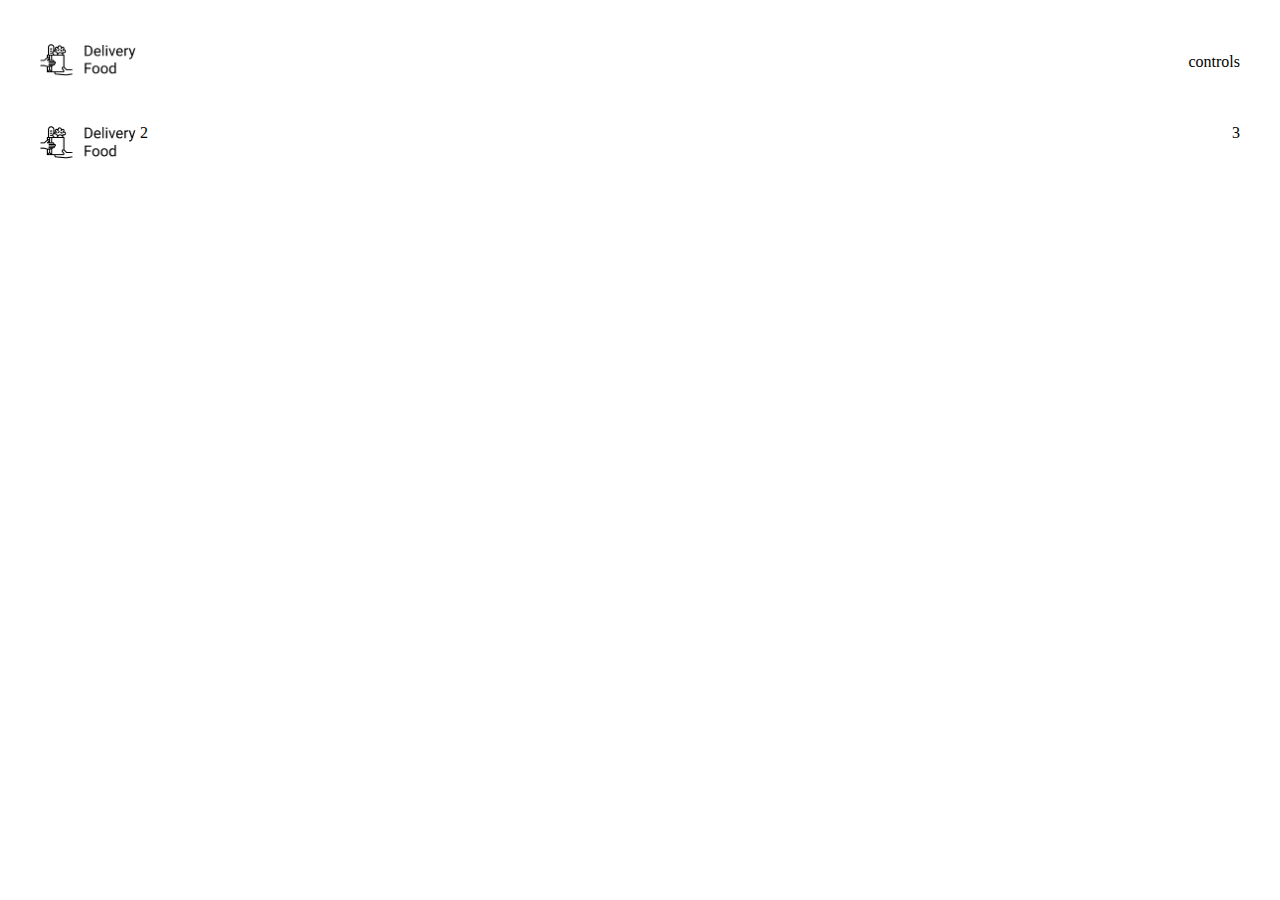
==== index.html @ 32f55371 "created base layout" ====
<!DOCTYPE html>
<html lang="en">

<head>
  <meta charset="UTF-8">
  <meta name="viewport" content="width=device-width, initial-scale=1.0">
  <link rel="stylesheet" href="/style.css">
  <title>Document</title>
</head>

<body>

  <header class="header">
    <div class="container">
      <div class="header-box">
        <div class="header-logo logo">
          <img src="./img/logo.png" alt="logo">
        </div>
        <div class="header-controls">
          controls
        </div>
      </div>
    </div>
  </header>

  <main class="main">
    <div class="container">

    </div>
  </main>

  <footer class="footer">
    <div class="container">
      <div class="footer-box">
        <div class="footer-logo logo">
          <img src="./img/logo.png" alt="logo">
        </div>
        <div class="footer-nav">
          2
        </div>
        <div class="footer-social">
          3
        </div>
      </div>
    </div>
  </footer>

</body>

</html>
---- style.css ----
* {
  box-sizing: border-box;
}

body {
  margin: 0;
  padding: 0;
}

.logo {
  max-width: 100px;
}

.logo img {
  width: 100%;
}

.header {
  height: 124px;
}

.header-box {
  height: 100%;
  display: flex;
  align-items: center;
  justify-content: space-between;
}

.container {
  height: 100%;
  max-width: 1230px;
  margin: 0 auto;
  padding: 0 15px;
}

.footer {
  height: 156px;
}

.footer-box {
  display: flex;
  justify-content: space-between;
}

.footer-nav {
  flex-grow: 1;
}
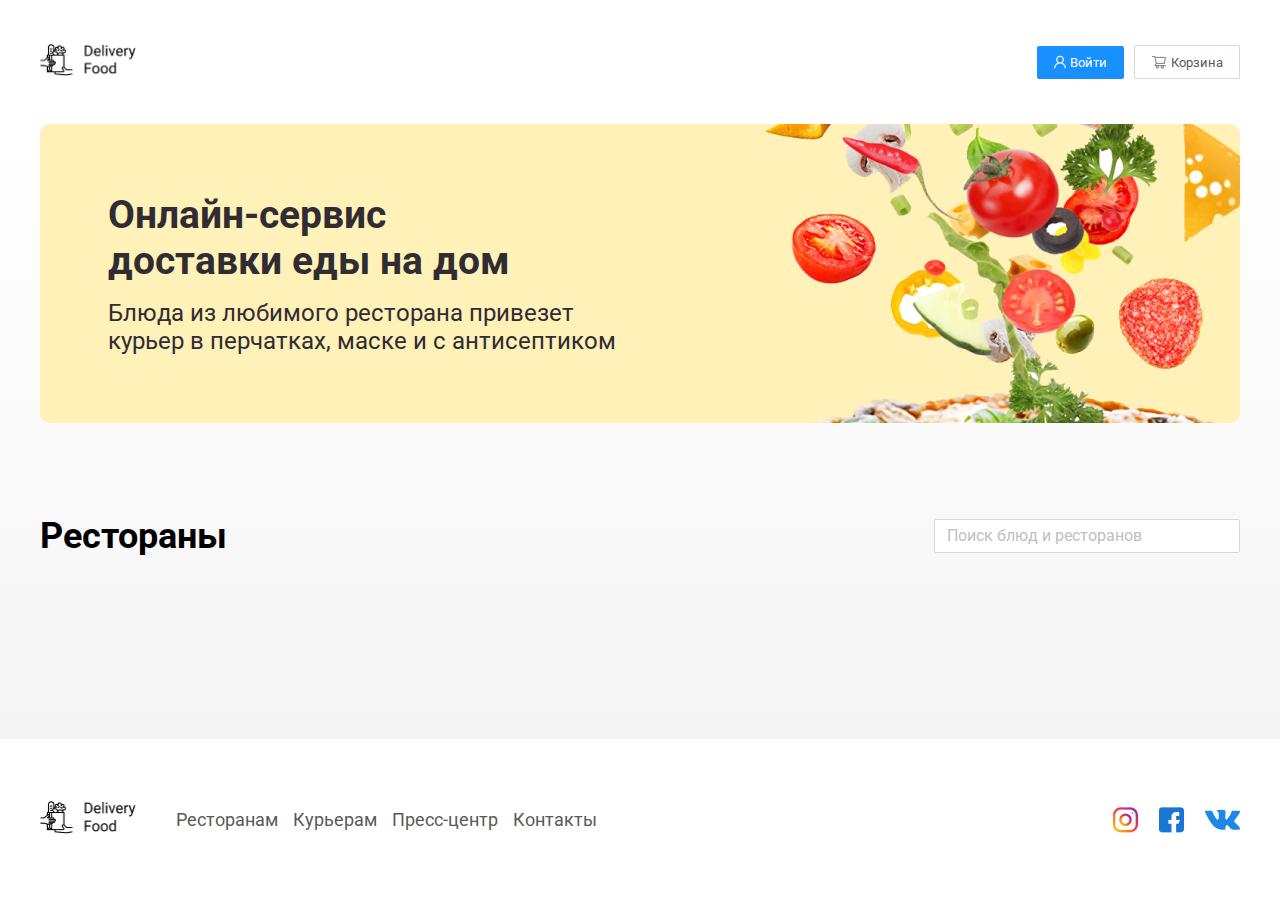
==== commit f7acbe59: "stylized buttons, banner and social" ====
--- a/index.html
+++ b/index.html
@@ -4,47 +4,85 @@
 <head>
   <meta charset="UTF-8">
   <meta name="viewport" content="width=device-width, initial-scale=1.0">
+  <link rel="preconnect" href="https://fonts.googleapis.com">
+  <link rel="preconnect" href="https://fonts.gstatic.com" crossorigin>
+  <link href="https://fonts.googleapis.com/css2?family=Manrope:wght@400;500&family=Roboto:wght@400;700&display=swap"
+    rel="stylesheet">
   <link rel="stylesheet" href="/style.css">
   <title>Document</title>
 </head>
 
 <body>
-
-  <header class="header">
-    <div class="container">
-      <div class="header-box">
-        <div class="header-logo logo">
-          <img src="./img/logo.png" alt="logo">
-        </div>
-        <div class="header-controls">
-          controls
+  <div class="page-wrapper">
+    <header class="header">
+      <div class="container">
+        <div class="header-box">
+          <div class="header-logo logo">
+            <img src="./img/logo.png" alt="logo">
+          </div>
+          <div class="header-controls">
+            <button class="btn btn-primary">
+              <img src="./img/icons/user.png" alt="user">
+              Войти
+            </button>
+            <button class="btn btn-outline">
+              <img src="./img/icons/shopping-cart.png" alt="cart">
+              Корзина
+            </button>
+          </div>
         </div>
       </div>
-    </div>
-  </header>
+    </header>
 
-  <main class="main">
-    <div class="container">
+    <main class="main">
+      <section class="banner">
+        <div class="container">
+          <div class="banner-item">
+            <h2 class="banner-item--title">
+              Онлайн-сервис<br> доставки еды на дом
+            </h2>
+            <p class="banner-item--subtitle">
+              Блюда из любимого ресторана привезет курьер в перчатках, маске и с
+              антисептиком
+            </p>
+          </div>
+        </div>
+      </section>
+      <section class="products">
+        <div class="container">
+          <div class="products-header">
+            <h3 class="products-header--title">
+              Рестораны
+            </h3>
+            <input type="text" class="products-header--search" placeholder="Поиск блюд и ресторанов">
+          </div>
+        </div>
+      </section>
+    </main>
 
-    </div>
-  </main>
-
-  <footer class="footer">
-    <div class="container">
-      <div class="footer-box">
-        <div class="footer-logo logo">
-          <img src="./img/logo.png" alt="logo">
-        </div>
-        <div class="footer-nav">
-          2
-        </div>
-        <div class="footer-social">
-          3
+    <footer class="footer">
+      <div class="container">
+        <div class="footer-box">
+          <div class="footer-logo logo">
+            <img src="./img/logo.png" alt="logo">
+          </div>
+          <div class="footer-nav">
+            <ul>
+              <li>Ресторанам</li>
+              <li>Курьерам</li>
+              <li>Пресс-центр</li>
+              <li>Контакты</li>
+            </ul>
+          </div>
+          <div class="footer-social">
+            <img src="./img/social/instagram.png" alt="Inst">
+            <img src="./img/social/fb.png" alt="FB">
+            <img src="./img/social/vk.png" alt="Vk">
+          </div>
         </div>
       </div>
-    </div>
-  </footer>
-
+    </footer>
+  </div>
 </body>
 
 </html>--- a/style.css
+++ b/style.css
@@ -1,5 +1,9 @@
 * {
   box-sizing: border-box;
+  font-family: Roboto;
+  font-style: normal;
+  line-height: normal;
+  outline: none;
 }
 
 body {
@@ -7,41 +11,193 @@
   padding: 0;
 }
 
-.logo {
-  max-width: 100px;
-}
-
-.logo img {
+main {
+  flex-grow: 1;
+  background: linear-gradient(
+    180deg,
+    rgba(245, 245, 245, 0) 1.04%,
+    #f5f5f5 100%
+  );
+}
+
+.page-wrapper {
+  display: flex;
+  flex-direction: column;
+  min-height: 100vh;
+}
+
+.container {
   width: 100%;
-}
-
-.header {
-  height: 124px;
-}
-
-.header-box {
-  height: 100%;
-  display: flex;
-  align-items: center;
-  justify-content: space-between;
-}
-
-.container {
   height: 100%;
   max-width: 1230px;
   margin: 0 auto;
   padding: 0 15px;
 }
 
+.btn {
+  display: flex;
+  padding: 8px 16px;
+  align-items: center;
+  gap: 4px;
+}
+
+.btn-primary {
+  border-radius: 2px;
+  background: #1890ff;
+  border: 1px solid #1890ff;
+  color: #fff;
+}
+
+.btn-outline {
+  border-radius: 2px;
+  border: 1px solid #d9d9d9;
+  background: #fff;
+  box-shadow: 0px 0px 2px 0px rgba(0, 0, 0, 0);
+  color: #595959;
+}
+
+.logo {
+  max-width: 100px;
+}
+
+.logo img {
+  width: 100%;
+}
+
+.header {
+  display: flex;
+  align-items: center;
+  min-height: 124px;
+}
+
+.header-box {
+  height: 100%;
+  display: flex;
+  align-items: center;
+  justify-content: space-between;
+}
+
+.header-controls {
+  display: flex;
+  align-items: center;
+  justify-content: flex-end;
+  gap: 10px;
+}
+
 .footer {
-  height: 156px;
+  display: flex;
+  align-items: center;
+  min-height: 156px;
+  padding: 60px 0;
 }
 
 .footer-box {
-  display: flex;
+  height: 100%;
+  display: flex;
+  align-items: center;
   justify-content: space-between;
+  gap: 36px;
+  flex-wrap: wrap;
 }
 
 .footer-nav {
   flex-grow: 1;
 }
+
+.footer-nav ul {
+  display: flex;
+  align-items: center;
+  list-style: none;
+  padding: 0;
+  margin: 0;
+  gap: 15px;
+  flex-wrap: wrap;
+}
+
+.footer-nav ul li {
+  color: #595959;
+  font-size: 18px;
+  font-weight: 400;
+}
+
+.footer-social {
+  display: flex;
+  align-items: center;
+  justify-content: flex-end;
+  gap: 20px;
+}
+
+.banner {
+  margin-bottom: 56px;
+}
+
+.banner-item {
+  background-image: url(./img/banners/banner.jpg);
+  background-repeat: no-repeat;
+  background-size: cover;
+  background-position: center right;
+  padding: 68px;
+  border-radius: 10px;
+}
+
+.banner-item--title {
+  color: #302c34;
+  font-size: 39px;
+  font-weight: 700;
+  max-width: 50%;
+  margin-top: 0;
+  margin-bottom: 15px;
+}
+
+.banner-item--subtitle {
+  color: #302c34;
+  font-size: 24px;
+  font-weight: 400;
+  max-width: 50%;
+  margin: 0;
+}
+
+/* .products {
+} */
+
+.products-header {
+  display: flex;
+  align-items: center;
+  justify-content: space-between;
+}
+
+.products-header--title {
+  color: #000;
+  font-size: 36px;
+  font-weight: 700;
+}
+
+.products-header--search {
+  min-width: 306px;
+  height: 34px;
+  flex-shrink: 0;
+  border-radius: 2px;
+  border: 1px solid #d9d9d9;
+  background: #fff;
+  padding: 5px 12px;
+}
+
+.products-header--search:focus {
+  border: 1px solid #d9d9d9;
+}
+
+.products-header--search::placeholder {
+  color: #bfbfbf;
+  font-size: 16px;
+  font-weight: 400;
+  line-height: 24px;
+}
+
+@media (max-width: 991px) {
+  .banner-item--title {
+    width: 100%;
+  }
+  .banner-item--subtitle {
+    width: 100%;
+  }
+}
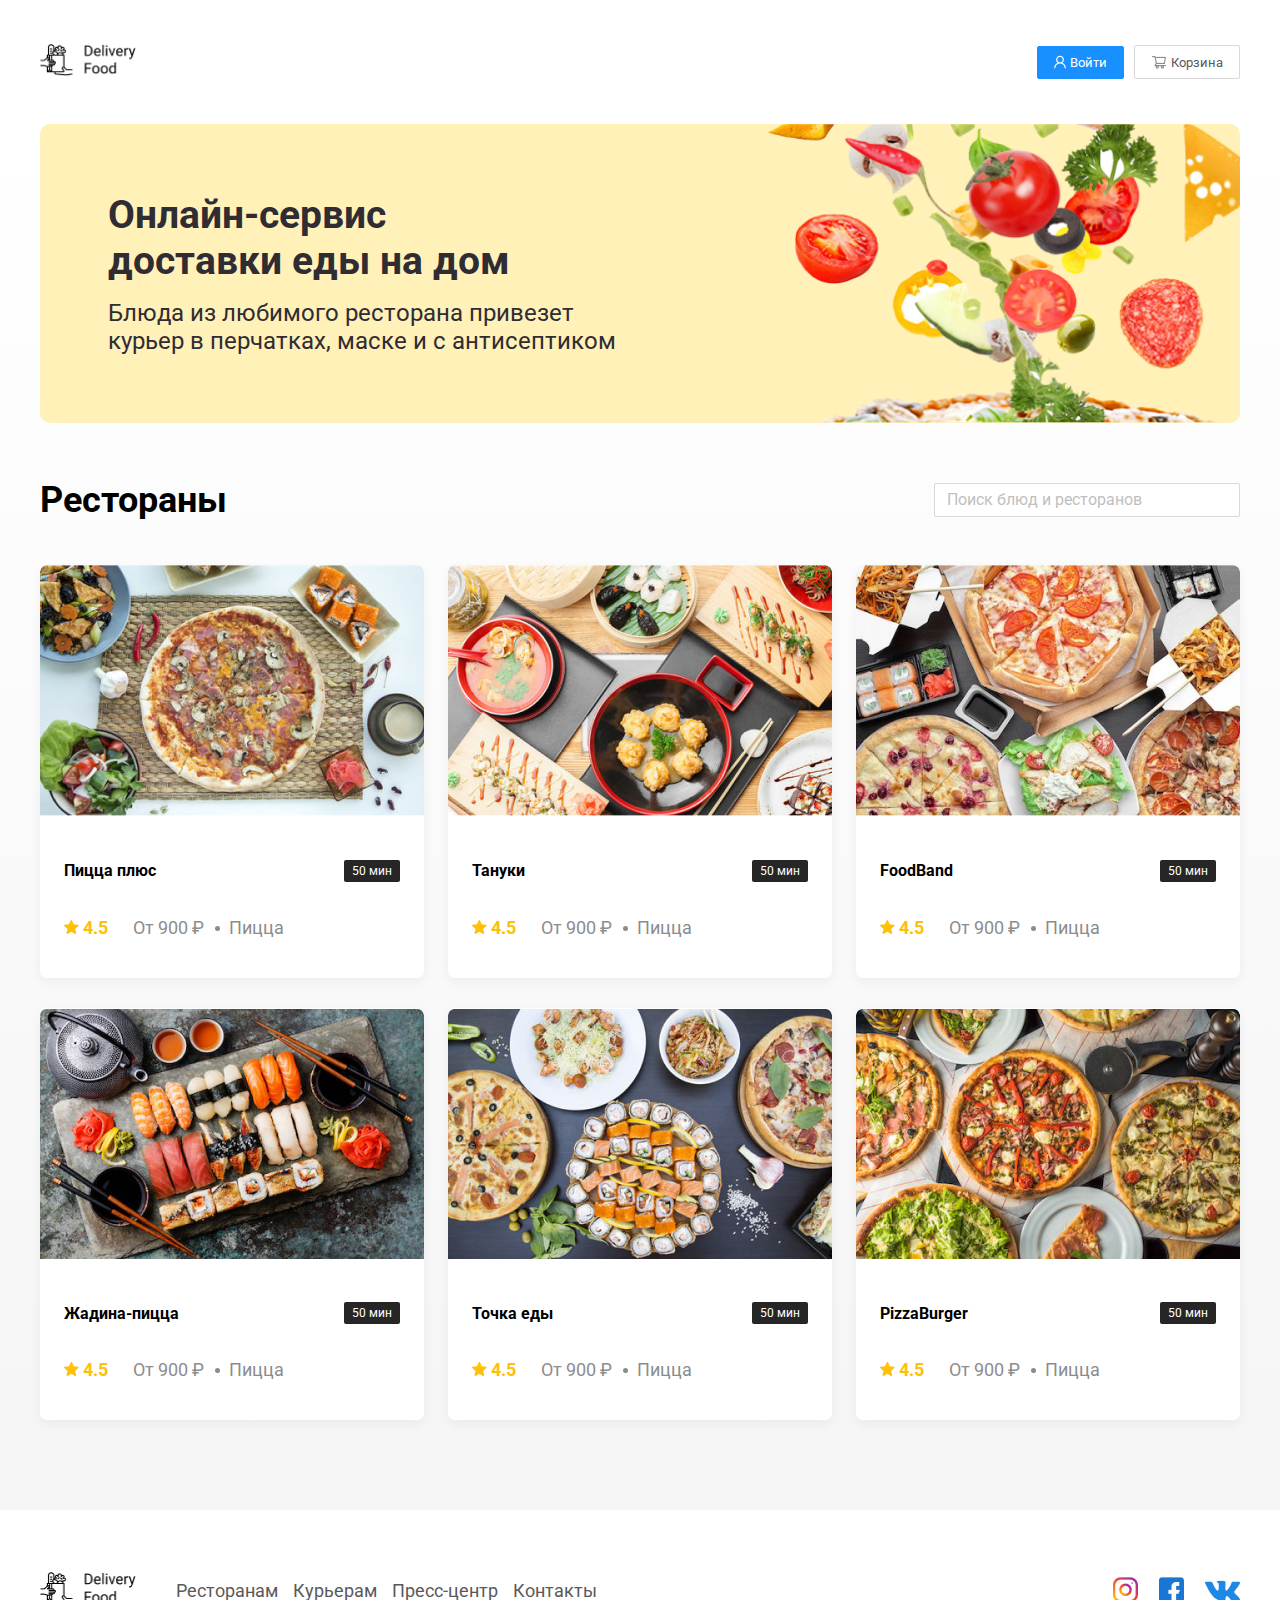
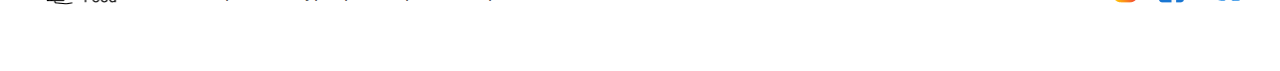
==== commit 3f38c24f: "created first page cards" ====
--- a/index.html
+++ b/index.html
@@ -8,7 +8,7 @@
   <link rel="preconnect" href="https://fonts.gstatic.com" crossorigin>
   <link href="https://fonts.googleapis.com/css2?family=Manrope:wght@400;500&family=Roboto:wght@400;700&display=swap"
     rel="stylesheet">
-  <link rel="stylesheet" href="/style.css">
+  <link rel="stylesheet" href="./style.css">
   <title>Document</title>
 </head>
 
@@ -56,6 +56,168 @@
             </h3>
             <input type="text" class="products-header--search" placeholder="Поиск блюд и ресторанов">
           </div>
+          <div class="products-wrapper">
+            <div class="products-card">
+              <div class="products-card__image">
+                <img src="./img/rests/rest-1.jpg" alt="rest-1">
+              </div>
+              <div class="products-card__description">
+                <div class="products-card__description-row">
+                  <h4 class="products-card__description--title">Пицца плюс</h4>
+                  <div class="products-card__description--badge">50 мин</div>
+                </div>
+                <div class="products-card__description-row">
+                  <div class="products-card__description-info">
+                    <div class="products-card__description-info--raiting">
+                      <img src="./img/icons/star.svg" alt="star">
+                      4.5
+                    </div>
+                    <div class="products-card__description-info--price">
+                      От 900 ₽
+                    </div>
+                    <div class="products-card__description-info--group">
+                      Пицца
+                    </div>
+                  </div>
+                </div>
+              </div>
+            </div>
+            <div class="products-card">
+              <div class="products-card__image">
+                <img src="./img/rests/rest-2.jpg" alt="rest-2">
+              </div>
+              <div class="pruducts-card__description">
+                <div class="products-card__description">
+                  <div class="products-card__description-row">
+                    <h4 class="products-card__description--title">Тануки</h4>
+                    <div class="products-card__description--badge">50 мин</div>
+                  </div>
+                  <div class="products-card__description-row">
+                    <div class="products-card__description-info">
+                      <div class="products-card__description-info--raiting">
+                        <img src="./img/icons/star.svg" alt="star">
+                        4.5
+                      </div>
+                      <div class="products-card__description-info--price">
+                        От 900 ₽
+                      </div>
+                      <div class="products-card__description-info--group">
+                        Пицца
+                      </div>
+                    </div>
+                  </div>
+                </div>
+              </div>
+            </div>
+            <div class="products-card">
+              <div class="products-card__image">
+                <img src="./img/rests/rest-3.jpg" alt="rest-3">
+              </div>
+              <div class="pruducts-card__description">
+                <div class="products-card__description">
+                  <div class="products-card__description-row">
+                    <h4 class="products-card__description--title">FoodBand</h4>
+                    <div class="products-card__description--badge">50 мин</div>
+                  </div>
+                  <div class="products-card__description-row">
+                    <div class="products-card__description-info">
+                      <div class="products-card__description-info--raiting">
+                        <img src="./img/icons/star.svg" alt="star">
+                        4.5
+                      </div>
+                      <div class="products-card__description-info--price">
+                        От 900 ₽
+                      </div>
+                      <div class="products-card__description-info--group">
+                        Пицца
+                      </div>
+                    </div>
+                  </div>
+                </div>
+              </div>
+            </div>
+            <div class="products-card">
+              <div class="products-card__image">
+                <img src="./img/rests/rest-4.jpg" alt="rest-4">
+              </div>
+              <div class="pruducts-card__description">
+                <div class="products-card__description">
+                  <div class="products-card__description-row">
+                    <h4 class="products-card__description--title">Жадина-пицца</h4>
+                    <div class="products-card__description--badge">50 мин</div>
+                  </div>
+                  <div class="products-card__description-row">
+                    <div class="products-card__description-info">
+                      <div class="products-card__description-info--raiting">
+                        <img src="./img/icons/star.svg" alt="star">
+                        4.5
+                      </div>
+                      <div class="products-card__description-info--price">
+                        От 900 ₽
+                      </div>
+                      <div class="products-card__description-info--group">
+                        Пицца
+                      </div>
+                    </div>
+                  </div>
+                </div>
+              </div>
+            </div>
+            <div class="products-card">
+              <div class="products-card__image">
+                <img src="./img/rests/rest-5.jpg" alt="rest-5">
+              </div>
+              <div class="pruducts-card__description">
+                <div class="products-card__description">
+                  <div class="products-card__description-row">
+                    <h4 class="products-card__description--title">Точка еды</h4>
+                    <div class="products-card__description--badge">50 мин</div>
+                  </div>
+                  <div class="products-card__description-row">
+                    <div class="products-card__description-info">
+                      <div class="products-card__description-info--raiting">
+                        <img src="./img/icons/star.svg" alt="star">
+                        4.5
+                      </div>
+                      <div class="products-card__description-info--price">
+                        От 900 ₽
+                      </div>
+                      <div class="products-card__description-info--group">
+                        Пицца
+                      </div>
+                    </div>
+                  </div>
+                </div>
+              </div>
+            </div>
+            <div class="products-card">
+              <div class="products-card__image">
+                <img src="./img/rests/rest-6.jpg" alt="rest-6">
+              </div>
+              <div class="pruducts-card__description">
+                <div class="products-card__description">
+                  <div class="products-card__description-row">
+                    <h4 class="products-card__description--title">PizzaBurger</h4>
+                    <div class="products-card__description--badge">50 мин</div>
+                  </div>
+                  <div class="products-card__description-row">
+                    <div class="products-card__description-info">
+                      <div class="products-card__description-info--raiting">
+                        <img src="./img/icons/star.svg" alt="star">
+                        4.5
+                      </div>
+                      <div class="products-card__description-info--price">
+                        От 900 ₽
+                      </div>
+                      <div class="products-card__description-info--group">
+                        Пицца
+                      </div>
+                    </div>
+                  </div>
+                </div>
+              </div>
+            </div>
+          </div>
         </div>
       </section>
     </main>
--- a/style.css
+++ b/style.css
@@ -132,12 +132,13 @@
 }
 
 .banner-item {
-  background-image: url(./img/banners/banner.jpg);
+  background-image: url(./img/banners/banner.png);
   background-repeat: no-repeat;
-  background-size: cover;
+  background-size: contain;
   background-position: center right;
   padding: 68px;
   border-radius: 10px;
+  background-color: #fff1b8;
 }
 
 .banner-item--title {
@@ -164,12 +165,15 @@
   display: flex;
   align-items: center;
   justify-content: space-between;
+  flex-wrap: wrap;
+  gap: 24px;
 }
 
 .products-header--title {
   color: #000;
   font-size: 36px;
   font-weight: 700;
+  margin: 0;
 }
 
 .products-header--search {
@@ -193,11 +197,125 @@
   line-height: 24px;
 }
 
+.products-wrapper {
+  margin-top: 44px;
+  margin-bottom: 90px;
+  display: flex;
+  flex-wrap: wrap;
+  row-gap: 30px;
+  column-gap: 24px;
+}
+
+.products-card {
+  width: calc((100% - 48px) / 3);
+  border-radius: 7px;
+  background: #fff;
+  box-shadow: 0px 4px 12px 0px rgba(0, 0, 0, 0.05);
+  overflow: hidden;
+}
+
+.products-card__image {
+  width: 100%;
+}
+
+.products-card__image img {
+  width: 100%;
+}
+
+.products-card__description {
+  padding: 20px 24px 34px 24px;
+}
+
+.products-card__description-row {
+  display: flex;
+  align-items: center;
+  justify-content: space-between;
+}
+
+.products-card__description-row:not(:last-child) {
+  margin-bottom: 10px;
+}
+
+.products-card__description-title {
+  color: #000;
+  font-size: 24px;
+  font-weight: 700;
+  line-height: 32px;
+  margin: 0;
+}
+
+.products-card__description--badge {
+  color: #fff;
+  font-size: 12px;
+  font-weight: 400;
+  line-height: 20px;
+  border-radius: 2px;
+  background: #262626;
+  padding: 1px 8px;
+}
+
+.products-card__description-info {
+  display: flex;
+  align-items: center;
+  justify-content: flex-end;
+  flex-wrap: wrap;
+  row-gap: 25px;
+  column-gap: 25px;
+}
+
+.products-card__description-info--raiting {
+  color: #ffc107;
+  font-size: 18px;
+  font-weight: 700;
+  line-height: 32px;
+}
+
+.products-card__description-info--price {
+  color: #8c8c8c;
+  font-size: 18px;
+  font-weight: 400;
+  line-height: 32px;
+}
+
+.products-card__description-info--group {
+  color: #8c8c8c;
+  font-size: 18px;
+  font-weight: 400;
+  line-height: 32px;
+  position: relative;
+}
+
+.products-card__description-info--group::before {
+  content: "";
+  display: block;
+  width: 5px;
+  height: 5px;
+  border-radius: 50%;
+  background-color: #8c8c8c;
+  position: absolute;
+  left: -14px;
+  top: 14px;
+}
+
 @media (max-width: 991px) {
+  .banner-item {
+    background-image: none;
+  }
+  
   .banner-item--title {
     width: 100%;
   }
+
   .banner-item--subtitle {
     width: 100%;
   }
-}
+
+  .products-card {
+    width: calc((100% - 24px) / 2);
+  }
+}
+@media (max-width: 768px) {
+  .products-card {
+    width: 100%;
+  }
+}
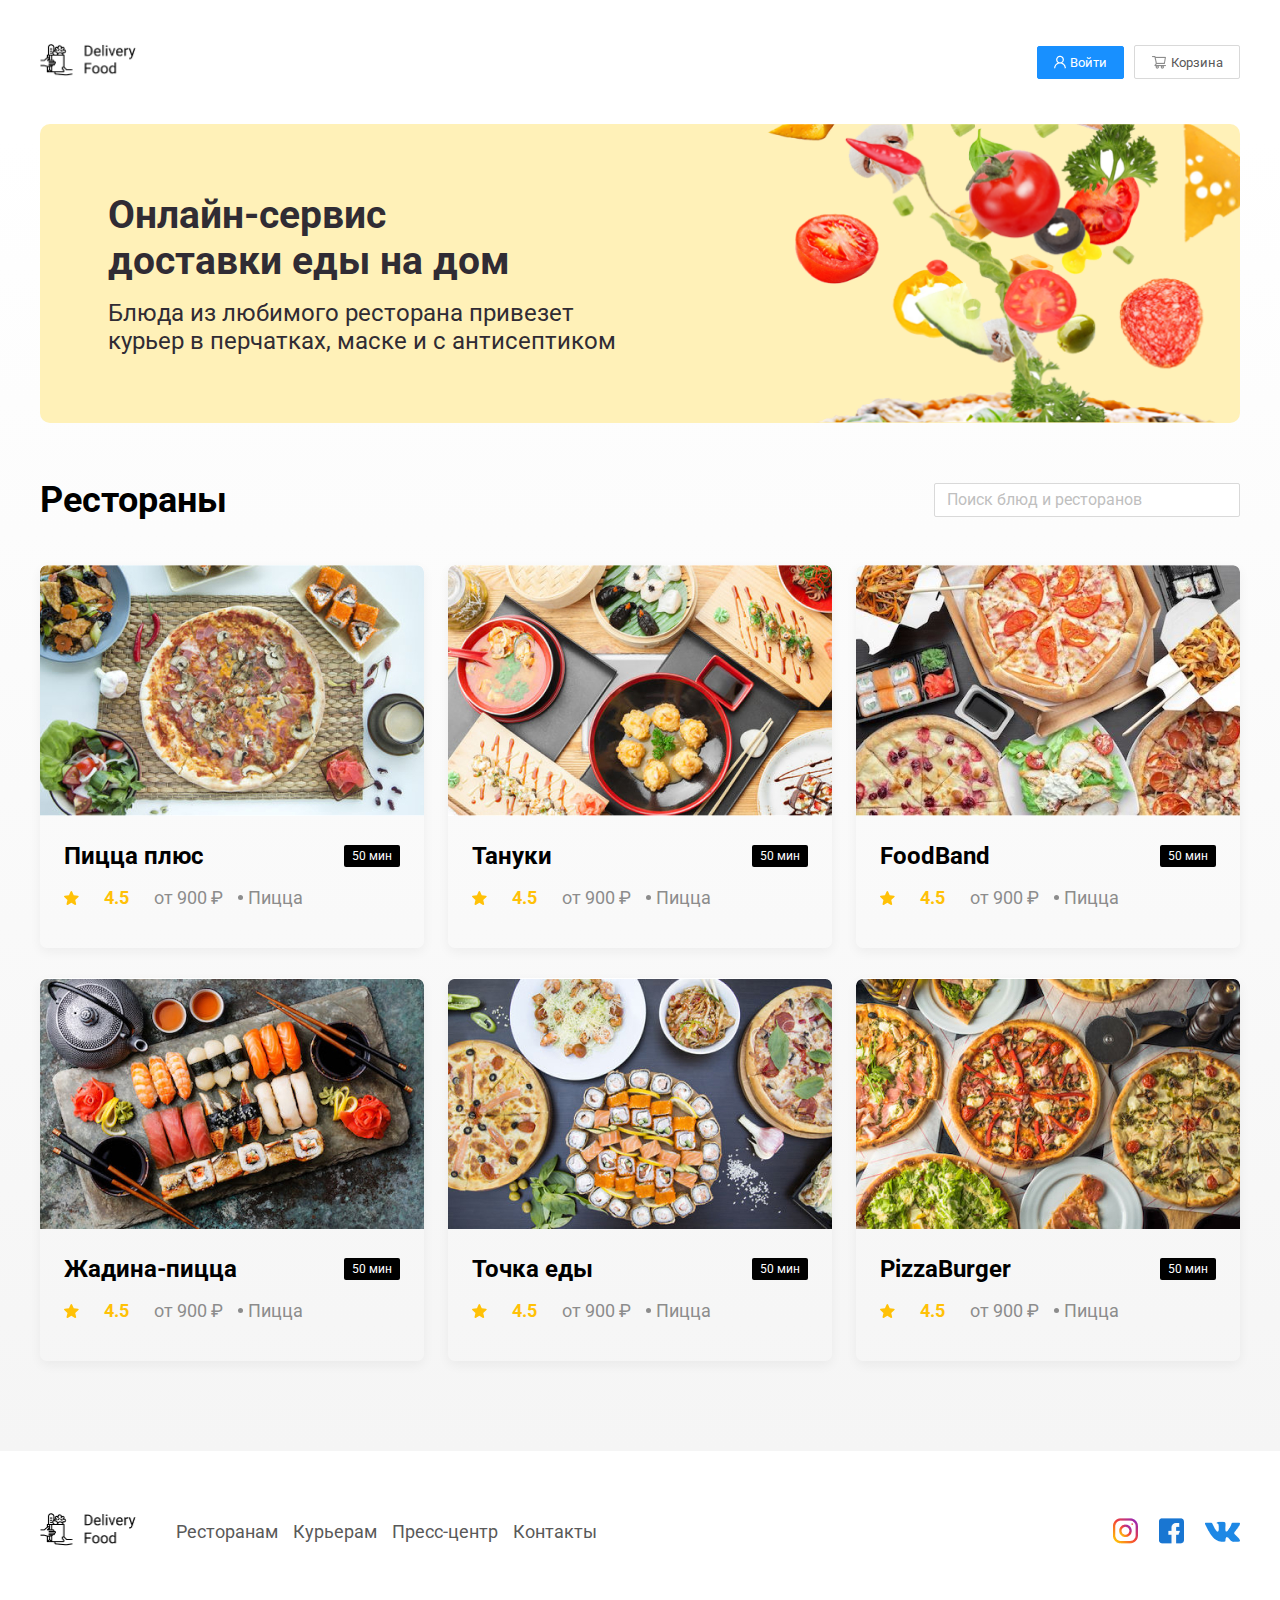
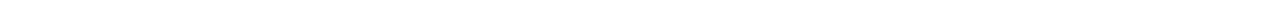
==== commit a7e0ac80: "created modal window" ====
--- a/index.html
+++ b/index.html
@@ -8,7 +8,7 @@
   <link rel="preconnect" href="https://fonts.gstatic.com" crossorigin>
   <link href="https://fonts.googleapis.com/css2?family=Manrope:wght@400;500&family=Roboto:wght@400;700&display=swap"
     rel="stylesheet">
-  <link rel="stylesheet" href="./style.css">
+  <link rel="stylesheet" href="/style.css">
   <title>Document</title>
 </head>
 
@@ -17,9 +17,9 @@
     <header class="header">
       <div class="container">
         <div class="header-box">
-          <div class="header-logo logo">
+          <a href="./index.html" class="header-logo logo">
             <img src="./img/logo.png" alt="logo">
-          </div>
+          </a>
           <div class="header-controls">
             <button class="btn btn-primary">
               <img src="./img/icons/user.png" alt="user">
@@ -38,10 +38,10 @@
       <section class="banner">
         <div class="container">
           <div class="banner-item">
-            <h2 class="banner-item--title">
+            <h2 class="banner-item__title">
               Онлайн-сервис<br> доставки еды на дом
             </h2>
-            <p class="banner-item--subtitle">
+            <p class="banner-item__subtitle">
               Блюда из любимого ресторана привезет курьер в перчатках, маске и с
               антисептиком
             </p>
@@ -51,183 +51,252 @@
       <section class="products">
         <div class="container">
           <div class="products-header">
-            <h3 class="products-header--title">
+            <h3 class="products-header__title">
               Рестораны
             </h3>
-            <input type="text" class="products-header--search" placeholder="Поиск блюд и ресторанов">
-          </div>
-          <div class="products-wrapper">
-            <div class="products-card">
-              <div class="products-card__image">
-                <img src="./img/rests/rest-1.jpg" alt="rest-1">
-              </div>
-              <div class="products-card__description">
-                <div class="products-card__description-row">
-                  <h4 class="products-card__description--title">Пицца плюс</h4>
-                  <div class="products-card__description--badge">50 мин</div>
-                </div>
-                <div class="products-card__description-row">
-                  <div class="products-card__description-info">
-                    <div class="products-card__description-info--raiting">
-                      <img src="./img/icons/star.svg" alt="star">
-                      4.5
-                    </div>
-                    <div class="products-card__description-info--price">
-                      От 900 ₽
-                    </div>
-                    <div class="products-card__description-info--group">
-                      Пицца
-                    </div>
-                  </div>
-                </div>
-              </div>
-            </div>
-            <div class="products-card">
-              <div class="products-card__image">
-                <img src="./img/rests/rest-2.jpg" alt="rest-2">
-              </div>
-              <div class="pruducts-card__description">
-                <div class="products-card__description">
-                  <div class="products-card__description-row">
-                    <h4 class="products-card__description--title">Тануки</h4>
-                    <div class="products-card__description--badge">50 мин</div>
-                  </div>
-                  <div class="products-card__description-row">
-                    <div class="products-card__description-info">
-                      <div class="products-card__description-info--raiting">
-                        <img src="./img/icons/star.svg" alt="star">
-                        4.5
-                      </div>
-                      <div class="products-card__description-info--price">
-                        От 900 ₽
-                      </div>
-                      <div class="products-card__description-info--group">
-                        Пицца
-                      </div>
-                    </div>
-                  </div>
-                </div>
-              </div>
-            </div>
-            <div class="products-card">
-              <div class="products-card__image">
-                <img src="./img/rests/rest-3.jpg" alt="rest-3">
-              </div>
-              <div class="pruducts-card__description">
-                <div class="products-card__description">
-                  <div class="products-card__description-row">
-                    <h4 class="products-card__description--title">FoodBand</h4>
-                    <div class="products-card__description--badge">50 мин</div>
-                  </div>
-                  <div class="products-card__description-row">
-                    <div class="products-card__description-info">
-                      <div class="products-card__description-info--raiting">
-                        <img src="./img/icons/star.svg" alt="star">
-                        4.5
-                      </div>
-                      <div class="products-card__description-info--price">
-                        От 900 ₽
-                      </div>
-                      <div class="products-card__description-info--group">
-                        Пицца
-                      </div>
-                    </div>
-                  </div>
-                </div>
-              </div>
-            </div>
-            <div class="products-card">
-              <div class="products-card__image">
-                <img src="./img/rests/rest-4.jpg" alt="rest-4">
-              </div>
-              <div class="pruducts-card__description">
-                <div class="products-card__description">
-                  <div class="products-card__description-row">
-                    <h4 class="products-card__description--title">Жадина-пицца</h4>
-                    <div class="products-card__description--badge">50 мин</div>
-                  </div>
-                  <div class="products-card__description-row">
-                    <div class="products-card__description-info">
-                      <div class="products-card__description-info--raiting">
-                        <img src="./img/icons/star.svg" alt="star">
-                        4.5
-                      </div>
-                      <div class="products-card__description-info--price">
-                        От 900 ₽
-                      </div>
-                      <div class="products-card__description-info--group">
-                        Пицца
-                      </div>
-                    </div>
-                  </div>
-                </div>
-              </div>
-            </div>
-            <div class="products-card">
-              <div class="products-card__image">
-                <img src="./img/rests/rest-5.jpg" alt="rest-5">
-              </div>
-              <div class="pruducts-card__description">
-                <div class="products-card__description">
-                  <div class="products-card__description-row">
-                    <h4 class="products-card__description--title">Точка еды</h4>
-                    <div class="products-card__description--badge">50 мин</div>
-                  </div>
-                  <div class="products-card__description-row">
-                    <div class="products-card__description-info">
-                      <div class="products-card__description-info--raiting">
-                        <img src="./img/icons/star.svg" alt="star">
-                        4.5
-                      </div>
-                      <div class="products-card__description-info--price">
-                        От 900 ₽
-                      </div>
-                      <div class="products-card__description-info--group">
-                        Пицца
-                      </div>
-                    </div>
-                  </div>
-                </div>
-              </div>
-            </div>
-            <div class="products-card">
-              <div class="products-card__image">
-                <img src="./img/rests/rest-6.jpg" alt="rest-6">
-              </div>
-              <div class="pruducts-card__description">
-                <div class="products-card__description">
-                  <div class="products-card__description-row">
-                    <h4 class="products-card__description--title">PizzaBurger</h4>
-                    <div class="products-card__description--badge">50 мин</div>
-                  </div>
-                  <div class="products-card__description-row">
-                    <div class="products-card__description-info">
-                      <div class="products-card__description-info--raiting">
-                        <img src="./img/icons/star.svg" alt="star">
-                        4.5
-                      </div>
-                      <div class="products-card__description-info--price">
-                        От 900 ₽
-                      </div>
-                      <div class="products-card__description-info--group">
-                        Пицца
-                      </div>
-                    </div>
-                  </div>
-                </div>
-              </div>
-            </div>
+            <input type="text" class="products-header__search" placeholder="Поиск блюд и ресторанов">
+          </div>
+          <div class="product-wrapper">
+            <a href="./goods.html" class="product-card">
+              <div class="product-card__image">
+                <img src="./img/rests/pizza-plus.jpg" alt="pizza-plus">
+              </div>
+              <div class="product-card__description">
+                <div class="product-card__description-row">
+                  <h4 class="product-card__title">
+                    Пицца плюс
+                  </h4>
+                  <div class="product-card__badge">50 мин</div>
+                </div>
+                <div class="product-card__description-row">
+                  <div class="product-card__description-info">
+                    <div class="product-card__description-info product-card__description-info_raiting">
+                      <img src="./img/icons/star.svg" alt="star">
+                      4.5
+                    </div>
+                    <div class="product-card__description-info product-card__description-info_price">
+                      от 900 ₽
+                    </div>
+                    <div class="product-card__description-info product-card__description-info_group">
+                      Пицца
+                    </div>
+                  </div>
+                </div>
+              </div>
+            </a>
+            <a href="./goods.html" class="product-card">
+              <div class="product-card__image">
+                <img src="./img/rests/pizza-tanuki.jpg" alt="pizza-plus">
+              </div>
+              <div class="product-card__description">
+                <div class="product-card__description-row">
+                  <h4 class="product-card__title">
+                    Тануки
+                  </h4>
+                  <div class="product-card__badge">50 мин</div>
+                </div>
+                <div class="product-card__description-row">
+                  <div class="product-card__description-info">
+                    <div class="product-card__description-info product-card__description-info_raiting">
+                      <img src="./img/icons/star.svg" alt="star">
+                      4.5
+                    </div>
+                    <div class="product-card__description-info product-card__description-info_price">
+                      от 900 ₽
+                    </div>
+                    <div class="product-card__description-info product-card__description-info_group">
+                      Пицца
+                    </div>
+                  </div>
+                </div>
+              </div>
+            </a>
+            <a href="./goods.html" class="product-card">
+              <div class="product-card__image">
+                <img src="./img/rests/pizza-foodband.jpg" alt="pizza-plus">
+              </div>
+              <div class="product-card__description">
+                <div class="product-card__description-row">
+                  <h4 class="product-card__title">
+                    FoodBand
+                  </h4>
+                  <div class="product-card__badge">50 мин</div>
+                </div>
+                <div class="product-card__description-row">
+                  <div class="product-card__description-info">
+                    <div class="product-card__description-info product-card__description-info_raiting">
+                      <img src="./img/icons/star.svg" alt="star">
+                      4.5
+                    </div>
+                    <div class="product-card__description-info product-card__description-info_price">
+                      от 900 ₽
+                    </div>
+                    <div class="product-card__description-info product-card__description-info_group">
+                      Пицца
+                    </div>
+                  </div>
+                </div>
+              </div>
+            </a>
+            <a href="./goods.html" class="product-card">
+              <div class="product-card__image">
+                <img src="./img/rests/pizza-jadina.jpg" alt="pizza-plus">
+              </div>
+              <div class="product-card__description">
+                <div class="product-card__description-row">
+                  <h4 class="product-card__title">
+                    Жадина-пицца
+                  </h4>
+                  <div class="product-card__badge">50 мин</div>
+                </div>
+                <div class="product-card__description-row">
+                  <div class="product-card__description-info">
+                    <div class="product-card__description-info product-card__description-info_raiting">
+                      <img src="./img/icons/star.svg" alt="star">
+                      4.5
+                    </div>
+                    <div class="product-card__description-info product-card__description-info_price">
+                      от 900 ₽
+                    </div>
+                    <div class="product-card__description-info product-card__description-info_group">
+                      Пицца
+                    </div>
+                  </div>
+                </div>
+              </div>
+            </a>
+            <a href="./goods.html" class="product-card">
+              <div class="product-card__image">
+                <img src="./img/rests/pizza-dot.jpg" alt="pizza-plus">
+              </div>
+              <div class="product-card__description">
+                <div class="product-card__description-row">
+                  <h4 class="product-card__title">
+                    Точка еды
+                  </h4>
+                  <div class="product-card__badge">50 мин</div>
+                </div>
+                <div class="product-card__description-row">
+                  <div class="product-card__description-info">
+                    <div class="product-card__description-info product-card__description-info_raiting">
+                      <img src="./img/icons/star.svg" alt="star">
+                      4.5
+                    </div>
+                    <div class="product-card__description-info product-card__description-info_price">
+                      от 900 ₽
+                    </div>
+                    <div class="product-card__description-info product-card__description-info_group">
+                      Пицца
+                    </div>
+                  </div>
+                </div>
+              </div>
+            </a>
+            <a href="./goods.html" class="product-card">
+              <div class="product-card__image">
+                <img src="./img/rests/pizza-burger.jpg" alt="pizza-plus">
+              </div>
+              <div class="product-card__description">
+                <div class="product-card__description-row">
+                  <h4 class="product-card__title">
+                    PizzaBurger
+                  </h4>
+                  <div class="product-card__badge">50 мин</div>
+                </div>
+                <div class="product-card__description-row">
+                  <div class="product-card__description-info">
+                    <div class="product-card__description-info product-card__description-info_raiting">
+                      <img src="./img/icons/star.svg" alt="star">
+                      4.5
+                    </div>
+                    <div class="product-card__description-info product-card__description-info_price">
+                      от 900 ₽
+                    </div>
+                    <div class="product-card__description-info product-card__description-info_group">
+                      Пицца
+                    </div>
+                  </div>
+                </div>
+              </div>
+            </a>
           </div>
         </div>
       </section>
     </main>
-
+    <div class="cart-model__overlay">
+      <div class="cart-modal">
+        <div class="cart-modal__header">
+          <h2 class="cart-modal__title">Корзина</h2>
+          <span class="cart-modal__close"><img src="./img/icons/close.svg" alt="close"></span>
+        </div>
+        <div class="cart-modal__body">
+          <div class="cart-item">
+            <p class="cart-item__title">
+              Ролл угорь стандарт
+            </p>
+            <div class="cart-item__controls">
+              <div class="cart-item__controls_price">250 ₽</div>
+              <button class="btn btn-outline">
+                -
+              </button>
+              <div class="cart-item__controls_count">1</div>
+              <button class="btn btn-outline">
+                +
+              </button>
+            </div>
+          </div>
+          <div class="cart-item">
+            <p class="cart-item__title">
+              Ролл угорь стандарт
+            </p>
+            <div class="cart-item__controls">
+              <div class="cart-item__controls_price">250 ₽</div>
+              <button class="btn btn-outline">
+                -
+              </button>
+              <div class="cart-item__controls_count">1</div>
+              <button class="btn btn-outline">
+                +
+              </button>
+            </div>
+          </div>
+          <div class="cart-item">
+            <p class="cart-item__title">
+              Ролл угорь стандарт
+            </p>
+            <div class="cart-item__controls">
+              <div class="cart-item__controls_price">250 ₽</div>
+              <button class="btn btn-outline">
+                -
+              </button>
+              <div class="cart-item__controls_count">1</div>
+              <button class="btn btn-outline">
+                +
+              </button>
+            </div>
+          </div>
+        </div>
+        <div class="cart-modal__footer">
+          <div class="cart-modal__price">
+            1250 ₽
+          </div>
+          <div class="cart-modal__controls">
+            <button class="btn btn-primary">
+              Оформить заказ
+            </button>
+            <button class="btn btn-outline">
+              отмена
+            </button>
+          </div>
+        </div>
+      </div>
+    </div>
     <footer class="footer">
       <div class="container">
         <div class="footer-box">
-          <div class="footer-logo logo">
+          <a href="./index.html" class="footer-logo logo">
             <img src="./img/logo.png" alt="logo">
-          </div>
+          </a href="./index.html">
           <div class="footer-nav">
             <ul>
               <li>Ресторанам</li>
--- a/style.css
+++ b/style.css
@@ -39,6 +39,7 @@
   padding: 8px 16px;
   align-items: center;
   gap: 4px;
+  cursor: pointer;
 }
 
 .btn-primary {
@@ -141,7 +142,7 @@
   background-color: #fff1b8;
 }
 
-.banner-item--title {
+.banner-item__title {
   color: #302c34;
   font-size: 39px;
   font-weight: 700;
@@ -150,7 +151,7 @@
   margin-bottom: 15px;
 }
 
-.banner-item--subtitle {
+.banner-item__subtitle {
   color: #302c34;
   font-size: 24px;
   font-weight: 400;
@@ -169,14 +170,14 @@
   gap: 24px;
 }
 
-.products-header--title {
+.products-header__title {
   color: #000;
   font-size: 36px;
   font-weight: 700;
   margin: 0;
 }
 
-.products-header--search {
+.products-header__search {
   min-width: 306px;
   height: 34px;
   flex-shrink: 0;
@@ -186,18 +187,18 @@
   padding: 5px 12px;
 }
 
-.products-header--search:focus {
+.products-header__search:focus {
   border: 1px solid #d9d9d9;
 }
 
-.products-header--search::placeholder {
+.products-header__search::placeholder {
   color: #bfbfbf;
   font-size: 16px;
   font-weight: 400;
   line-height: 24px;
 }
 
-.products-wrapper {
+.product-wrapper {
   margin-top: 44px;
   margin-bottom: 90px;
   display: flex;
@@ -206,116 +207,260 @@
   column-gap: 24px;
 }
 
-.products-card {
+.product-card {
   width: calc((100% - 48px) / 3);
   border-radius: 7px;
-  background: #fff;
-  box-shadow: 0px 4px 12px 0px rgba(0, 0, 0, 0.05);
+  background: var(__gray__-gray-1, #fff);
+  box-shadow: 0 4px 12px 0 rgba(0, 0, 0, 0.05);
   overflow: hidden;
-}
-
-.products-card__image {
-  width: 100%;
-}
-
-.products-card__image img {
-  width: 100%;
-}
-
-.products-card__description {
+  text-decoration: none;
+}
+
+.product-card__description {
   padding: 20px 24px 34px 24px;
 }
 
-.products-card__description-row {
-  display: flex;
-  align-items: center;
-  justify-content: space-between;
-}
-
-.products-card__description-row:not(:last-child) {
+.product-card__description-row {
+  display: flex;
+  align-items: center;
+  justify-content: space-between;
+}
+
+.product-card__description-row:not(:last-child) {
   margin-bottom: 10px;
 }
 
-.products-card__description-title {
-  color: #000;
-  font-size: 24px;
-  font-weight: 700;
-  line-height: 32px;
-  margin: 0;
-}
-
-.products-card__description--badge {
-  color: #fff;
-  font-size: 12px;
-  font-weight: 400;
-  line-height: 20px;
-  border-radius: 2px;
-  background: #262626;
-  padding: 1px 8px;
-}
-
-.products-card__description-info {
-  display: flex;
-  align-items: center;
-  justify-content: flex-end;
-  flex-wrap: wrap;
-  row-gap: 25px;
-  column-gap: 25px;
-}
-
-.products-card__description-info--raiting {
+.product-card__description-info_raiting {
   color: #ffc107;
-  font-size: 18px;
-  font-weight: 700;
-  line-height: 32px;
-}
-
-.products-card__description-info--price {
+  font-weight: 700;
+  font-size: 18px;
+  line-height: 32px;
+}
+
+.product-card__description-info_price {
+  font-weight: 400;
+  font-size: 18px;
+  line-height: 32px;
   color: #8c8c8c;
-  font-size: 18px;
-  font-weight: 400;
-  line-height: 32px;
-}
-
-.products-card__description-info--group {
+}
+
+.product-card__description-info_group {
+  font-weight: 400;
+  font-size: 18px;
+  line-height: 32px;
   color: #8c8c8c;
-  font-size: 18px;
-  font-weight: 400;
-  line-height: 32px;
   position: relative;
 }
 
-.products-card__description-info--group::before {
+.product-card__description-info_group::before {
+  position: absolute;
   content: "";
   display: block;
+  background-color: #8c8c8c;
   width: 5px;
   height: 5px;
   border-radius: 50%;
-  background-color: #8c8c8c;
-  position: absolute;
-  left: -14px;
-  top: 14px;
+  left: -10px;
+}
+
+.product-card__title {
+  color: #000000;
+  font-weight: 700;
+  font-size: 24px;
+  line-height: 32px;
+  margin: 0;
+}
+
+.product-card__badge {
+  border-radius: 2px;
+  padding: 1px 8px;
+  background-color: #000000;
+  width: 56px;
+  height: 22px;
+  font-weight: 400;
+  font-size: 12px;
+  line-height: 20px;
+  color: #fff;
+}
+
+.product-card__description-info {
+  display: flex;
+  align-items: center;
+  justify-content: flex-start;
+  flex-wrap: wrap;
+  row-gap: 25px;
+  column-gap: 25px;
+}
+
+.product-card__image {
+  width: 100%;
+}
+
+.product-card__image img {
+  width: 100%;
+}
+
+.product-card__description-name {
+  margin: 0;
+  color: #000;
+  font-size: 24px;
+  font-weight: 400;
+  line-height: 32px;
+}
+
+.product-card__description-text {
+  margin: 0px 0px 15px 0px;
+  color: #8c8c8c;
+  font-size: 18px;
+  font-weight: 400;
+}
+
+.product-card__description-controls {
+  display: flex;
+  align-items: center;
+  justify-content: flex-start;
+  flex-wrap: wrap;
+  row-gap: 500px;
+  column-gap: 30px;
+}
+
+.description-controls_price {
+  font-size: 20px;
+  font-weight: 700;
+  line-height: 32px;
+  color: #000;
+}
+
+.cart-model__overlay {
+  display: none;
+  justify-content: center;
+  align-items: center;
+  position: fixed;
+  top: 0;
+  right: 0;
+  bottom: 0;
+  left: 0;
+  background: rgba(0, 0, 0, 0.4);
+}
+
+.cart-model__overlay.open {
+  display: flex;
+}
+
+.cart-modal {
+  width: 100%;
+  max-width: 780px;
+  padding: 40px 45px;
+  background-color: #fff;
+  border-radius: 5px;
+}
+
+.cart-modal__header {
+  display: flex;
+  align-items: center;
+  justify-content: space-between;
+  margin-bottom: 48px;
+}
+
+.cart-modal__title {
+  color: #000;
+  font-size: 36px;
+  font-weight: 700;
+  margin: 0;
+}
+
+.cart-modal__close {
+  cursor: pointer;
+}
+
+.cart-modal__footer {
+  display: flex;
+  align-items: center;
+  justify-content: space-between;
+  flex-wrap: wrap;
+  gap: 10px;
+  margin-top: 50px;
+}
+
+.cart-modal__price {
+  border-radius: 5px;
+  background: #262626;
+  color: #fafafa;
+  font-size: 20px;
+  font-weight: 700;
+  padding: 15px 20px;
+}
+
+.cart-modal__controls {
+  display: flex;
+  align-items: center;
+  gap: 10px;
+}
+
+.cart-item {
+  display: flex;
+  align-items: center;
+  justify-content: space-between;
+  flex-wrap: wrap;
+  gap: 10px;
+}
+
+.cart-item:not(:last-child) {
+  padding-bottom: 10px;
+  margin-bottom: 10px;
+  border-bottom: 1px solid #d9d9d9;
+}
+
+.cart-item__title {
+  color: #000;
+  font-size: 18px;
+  font-weight: 400;
+  line-height: 32px;
+  margin: 0;
+}
+
+.cart-item__controls {
+  display: flex;
+  align-items: center;
+}
+
+.cart-item__controls_price {
+  margin-right: 47px;
+  color: #000;
+  font-size: 20px;
+  font-weight: 700;
+  line-height: 32px;
+}
+
+.cart-item__controls button {
+  border: 1px solid #40a9ff;
+  color: #40a9ff;
+  border-radius: 2px;
+  padding: 5px 16px;
+}
+
+.cart-item__controls_count {
+  margin: 0 15px;
 }
 
 @media (max-width: 991px) {
   .banner-item {
     background-image: none;
   }
-  
-  .banner-item--title {
+
+  .banner-item__title {
     width: 100%;
   }
-
-  .banner-item--subtitle {
+  .banner-item__subtitle {
     width: 100%;
   }
-
-  .products-card {
+  .product-card {
     width: calc((100% - 24px) / 2);
   }
 }
+
 @media (max-width: 768px) {
-  .products-card {
+  .product-card {
     width: 100%;
   }
 }
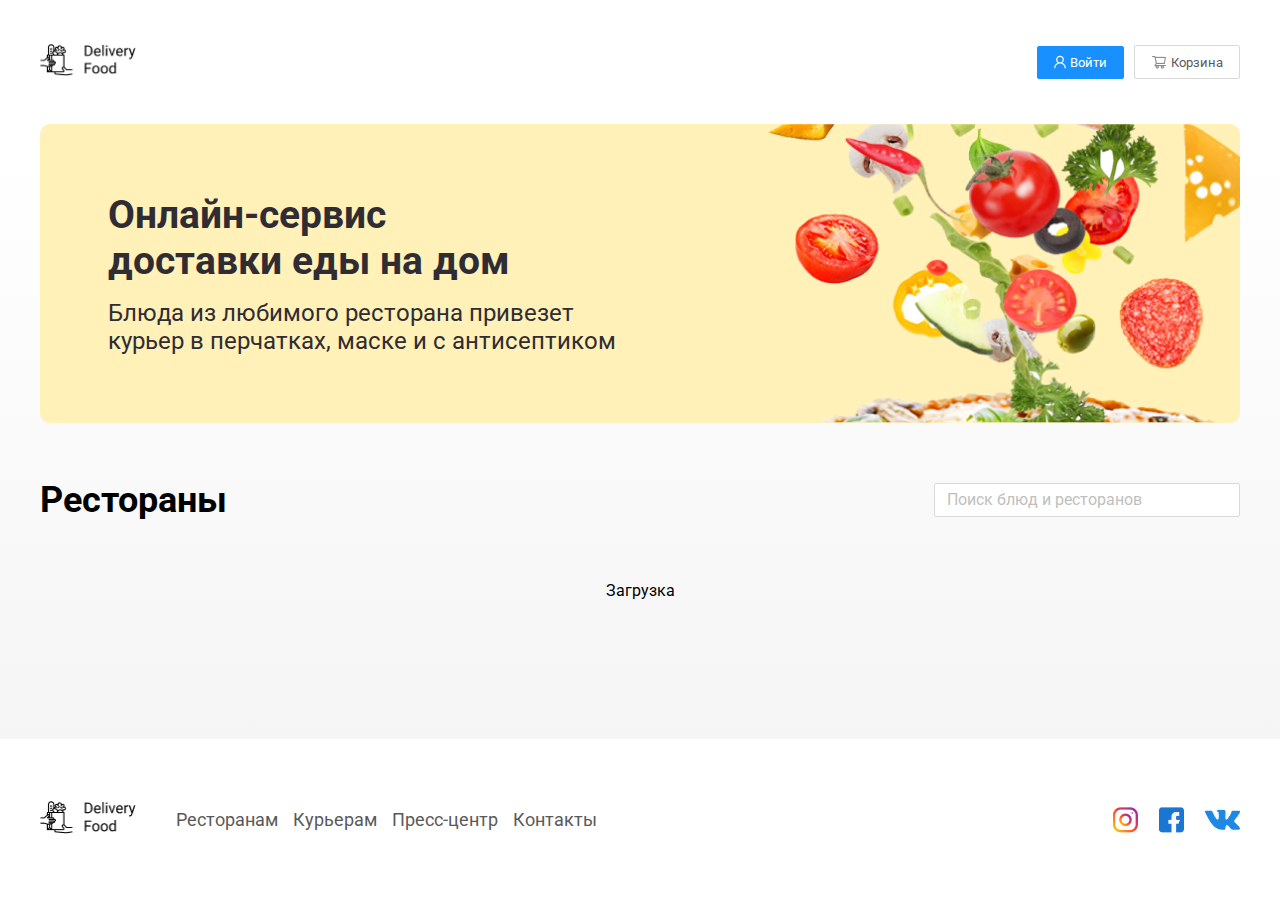
==== commit c15f8c27: "added dynamic output from an array with objects" ====
--- a/index.html
+++ b/index.html
@@ -9,6 +9,7 @@
   <link href="https://fonts.googleapis.com/css2?family=Manrope:wght@400;500&family=Roboto:wght@400;700&display=swap"
     rel="stylesheet">
   <link rel="stylesheet" href="/style.css">
+  <script src="./js/script.js" defer></script>
   <title>Document</title>
 </head>
 
@@ -25,7 +26,7 @@
               <img src="./img/icons/user.png" alt="user">
               Войти
             </button>
-            <button class="btn btn-outline">
+            <button class="btn btn-outline" id="busket">
               <img src="./img/icons/shopping-cart.png" alt="cart">
               Корзина
             </button>
@@ -56,169 +57,7 @@
             </h3>
             <input type="text" class="products-header__search" placeholder="Поиск блюд и ресторанов">
           </div>
-          <div class="product-wrapper">
-            <a href="./goods.html" class="product-card">
-              <div class="product-card__image">
-                <img src="./img/rests/pizza-plus.jpg" alt="pizza-plus">
-              </div>
-              <div class="product-card__description">
-                <div class="product-card__description-row">
-                  <h4 class="product-card__title">
-                    Пицца плюс
-                  </h4>
-                  <div class="product-card__badge">50 мин</div>
-                </div>
-                <div class="product-card__description-row">
-                  <div class="product-card__description-info">
-                    <div class="product-card__description-info product-card__description-info_raiting">
-                      <img src="./img/icons/star.svg" alt="star">
-                      4.5
-                    </div>
-                    <div class="product-card__description-info product-card__description-info_price">
-                      от 900 ₽
-                    </div>
-                    <div class="product-card__description-info product-card__description-info_group">
-                      Пицца
-                    </div>
-                  </div>
-                </div>
-              </div>
-            </a>
-            <a href="./goods.html" class="product-card">
-              <div class="product-card__image">
-                <img src="./img/rests/pizza-tanuki.jpg" alt="pizza-plus">
-              </div>
-              <div class="product-card__description">
-                <div class="product-card__description-row">
-                  <h4 class="product-card__title">
-                    Тануки
-                  </h4>
-                  <div class="product-card__badge">50 мин</div>
-                </div>
-                <div class="product-card__description-row">
-                  <div class="product-card__description-info">
-                    <div class="product-card__description-info product-card__description-info_raiting">
-                      <img src="./img/icons/star.svg" alt="star">
-                      4.5
-                    </div>
-                    <div class="product-card__description-info product-card__description-info_price">
-                      от 900 ₽
-                    </div>
-                    <div class="product-card__description-info product-card__description-info_group">
-                      Пицца
-                    </div>
-                  </div>
-                </div>
-              </div>
-            </a>
-            <a href="./goods.html" class="product-card">
-              <div class="product-card__image">
-                <img src="./img/rests/pizza-foodband.jpg" alt="pizza-plus">
-              </div>
-              <div class="product-card__description">
-                <div class="product-card__description-row">
-                  <h4 class="product-card__title">
-                    FoodBand
-                  </h4>
-                  <div class="product-card__badge">50 мин</div>
-                </div>
-                <div class="product-card__description-row">
-                  <div class="product-card__description-info">
-                    <div class="product-card__description-info product-card__description-info_raiting">
-                      <img src="./img/icons/star.svg" alt="star">
-                      4.5
-                    </div>
-                    <div class="product-card__description-info product-card__description-info_price">
-                      от 900 ₽
-                    </div>
-                    <div class="product-card__description-info product-card__description-info_group">
-                      Пицца
-                    </div>
-                  </div>
-                </div>
-              </div>
-            </a>
-            <a href="./goods.html" class="product-card">
-              <div class="product-card__image">
-                <img src="./img/rests/pizza-jadina.jpg" alt="pizza-plus">
-              </div>
-              <div class="product-card__description">
-                <div class="product-card__description-row">
-                  <h4 class="product-card__title">
-                    Жадина-пицца
-                  </h4>
-                  <div class="product-card__badge">50 мин</div>
-                </div>
-                <div class="product-card__description-row">
-                  <div class="product-card__description-info">
-                    <div class="product-card__description-info product-card__description-info_raiting">
-                      <img src="./img/icons/star.svg" alt="star">
-                      4.5
-                    </div>
-                    <div class="product-card__description-info product-card__description-info_price">
-                      от 900 ₽
-                    </div>
-                    <div class="product-card__description-info product-card__description-info_group">
-                      Пицца
-                    </div>
-                  </div>
-                </div>
-              </div>
-            </a>
-            <a href="./goods.html" class="product-card">
-              <div class="product-card__image">
-                <img src="./img/rests/pizza-dot.jpg" alt="pizza-plus">
-              </div>
-              <div class="product-card__description">
-                <div class="product-card__description-row">
-                  <h4 class="product-card__title">
-                    Точка еды
-                  </h4>
-                  <div class="product-card__badge">50 мин</div>
-                </div>
-                <div class="product-card__description-row">
-                  <div class="product-card__description-info">
-                    <div class="product-card__description-info product-card__description-info_raiting">
-                      <img src="./img/icons/star.svg" alt="star">
-                      4.5
-                    </div>
-                    <div class="product-card__description-info product-card__description-info_price">
-                      от 900 ₽
-                    </div>
-                    <div class="product-card__description-info product-card__description-info_group">
-                      Пицца
-                    </div>
-                  </div>
-                </div>
-              </div>
-            </a>
-            <a href="./goods.html" class="product-card">
-              <div class="product-card__image">
-                <img src="./img/rests/pizza-burger.jpg" alt="pizza-plus">
-              </div>
-              <div class="product-card__description">
-                <div class="product-card__description-row">
-                  <h4 class="product-card__title">
-                    PizzaBurger
-                  </h4>
-                  <div class="product-card__badge">50 мин</div>
-                </div>
-                <div class="product-card__description-row">
-                  <div class="product-card__description-info">
-                    <div class="product-card__description-info product-card__description-info_raiting">
-                      <img src="./img/icons/star.svg" alt="star">
-                      4.5
-                    </div>
-                    <div class="product-card__description-info product-card__description-info_price">
-                      от 900 ₽
-                    </div>
-                    <div class="product-card__description-info product-card__description-info_group">
-                      Пицца
-                    </div>
-                  </div>
-                </div>
-              </div>
-            </a>
+          <div class="product-wrapper" id="rests-container">
           </div>
         </div>
       </section>
